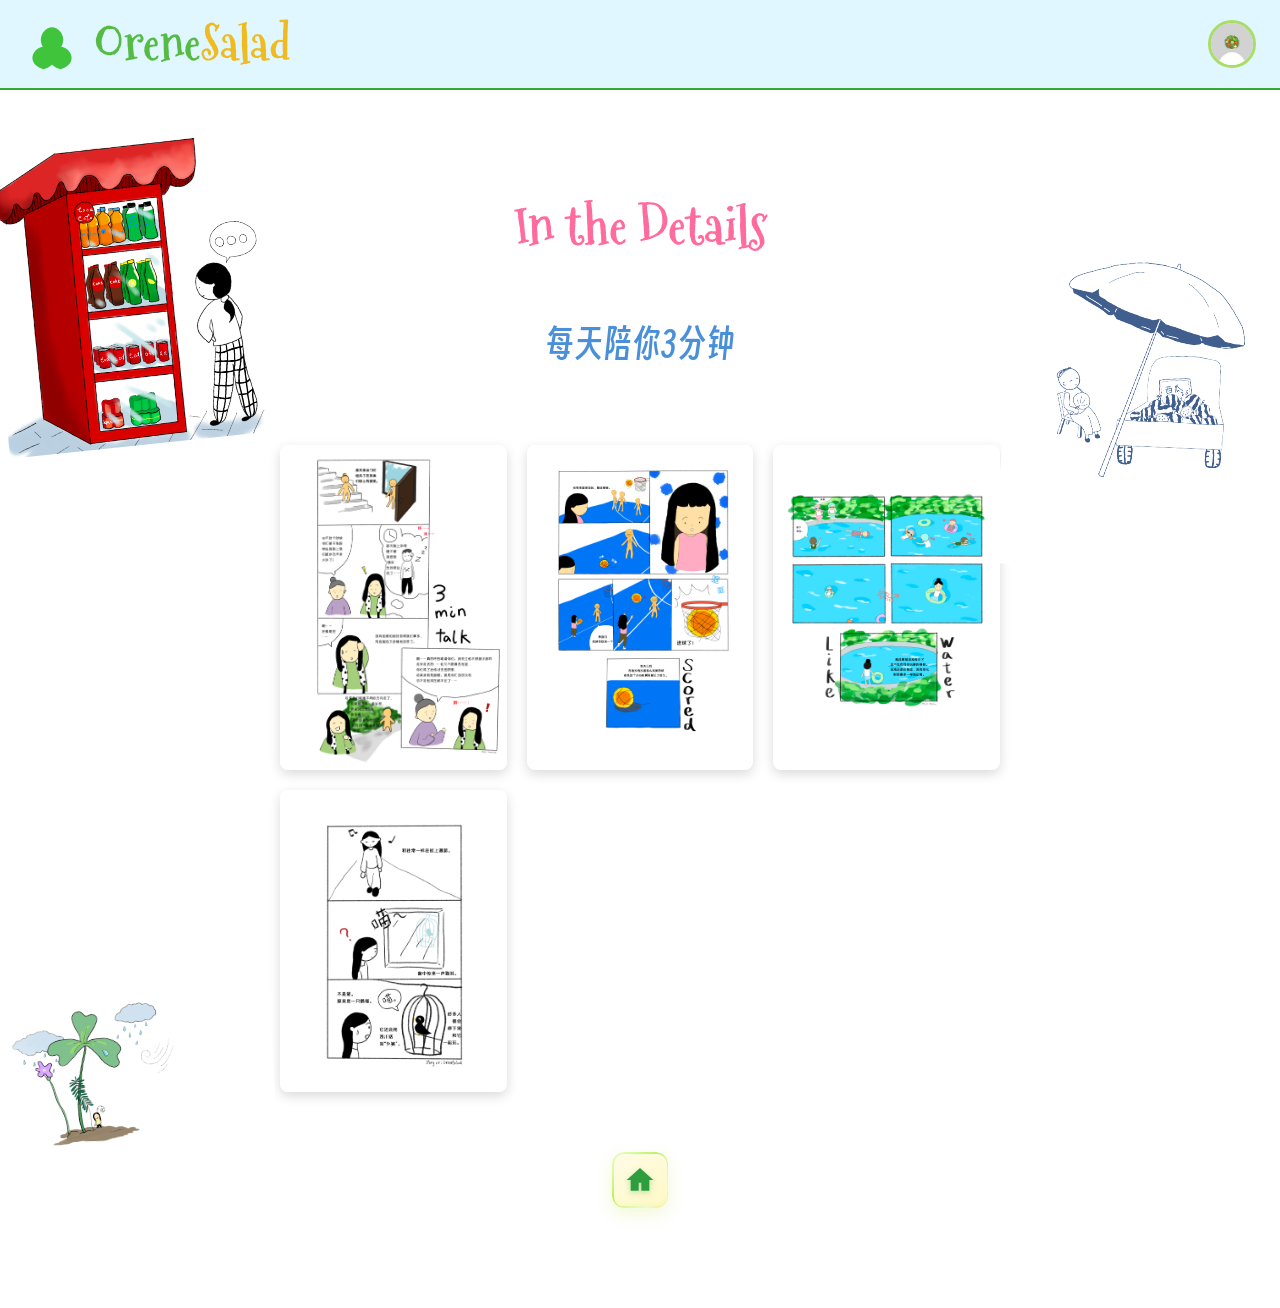
==== ladybug-details.html @ e4c19f4c "Initial upload" ====
<!DOCTYPE html>
<html lang="zh">
<head>
<meta charset="UTF-8">
<meta name="viewport" content="width=device-width, initial-scale=1.0">
<title>In the Details - OreneSalad</title>
<link rel="preconnect" href="https://fonts.googleapis.com">
<link rel="preconnect" href="https://fonts.gstatic.com" crossorigin>
<link href="https://fonts.googleapis.com/css2?family=Caveat:wght@400;700&family=Patrick+Hand&display=swap" rel="stylesheet">
<style>
  @font-face {
    font-family: 'Mountains of Christmas';
    src: url('Mountains_of_Christmas/MountainsofChristmas-Regular.ttf') format('truetype');
    font-weight: normal;
    font-style: normal;
  }
  
  @font-face {
    font-family: 'Mountains of Christmas';
    src: url('Mountains_of_Christmas/MountainsofChristmas-Bold.ttf') format('truetype');
    font-weight: bold;
    font-style: normal;
  }
  
  @font-face {
    font-family: 'Smiley Sans';
    src: url('smiley-sans-v2.0.1/SmileySans-Oblique.ttf') format('truetype');
    font-weight: normal;
    font-style: oblique;
  }
  
  @font-face {
    font-family: 'Libertinus Math';
    src: url('Libertinus_Math/LibertinusMath-Regular.ttf') format('truetype');
    font-weight: normal;
    font-style: normal;
  }

  * { margin: 0; padding: 0; box-sizing: border-box; }

  body {
    background: #ffffff;
    display: flex;
    justify-content: center;
    align-items: flex-start;
    min-height: 100vh;
    font-family: 'Libertinus Math', serif;
  }

  .page-wrapper {
    width: 100vw;
    min-height: 100vh;
    display: flex;
    flex-direction: column;
  }

  /* --- Header (same as original) --- */
  .header {
    display: flex;
    align-items: center;
    justify-content: space-between;
    padding: 16px 24px;
    border-bottom: 2px solid #33aa33;
    background: #e0f7ff;
  }

  .logo-area {
    display: flex;
    align-items: center;
    gap: 14px;
  }

  #logo-container {
    position: relative;
    width: 56px;
    height: 56px;
  }

  .logo-clover {
    width: 56px; 
    height: 56px;
    display: block;
    position: relative;
    z-index: 1;
  }

  #logo-images-container {
    position: absolute;
    top: 0;
    left: 0;
    width: 100%;
    height: 100%;
    z-index: 2;
    display: none;
  }

  .logo-image {
    position: absolute;
    top: 0;
    left: 0;
    width: 100%;
    height: 100%;
    border-radius: 50%;
    object-fit: cover;
    opacity: 0;
    transition: opacity 0.3s ease;
    border: 2px solid #aadd66;
    background-color: transparent;
    display: block;
  }

  .logo-image.active {
    opacity: 1;
  }

  .logo-text {
    font-family: 'Mountains of Christmas', cursive;
    font-size: 48px;
    font-weight: 700;
    line-height: 1;
  }
  .logo-text .o-green { color: #55bb44; }
  .logo-text .o-yellow { color: #eebb22; }

  .header-right {
    display: flex;
    align-items: center;
    gap: 20px;
  }

  .profile-button {
    width: 48px;
    height: 48px;
    border: 3px solid #aadd66;
    border-radius: 50%;
    display: flex;
    align-items: center;
    justify-content: center;
    background: #f0ffe0;
    cursor: pointer;
    transition: transform 0.2s, background 0.2s;
    overflow: hidden;
  }
  .profile-button:hover { 
    transform: scale(1.1);
    background: #e0f7d0;
  }
  .profile-button img { 
    width: 100%; 
    height: 100%; 
    object-fit: cover;
  }

  .about-btn {
    width: 48px;
    height: 48px;
    border: 3px solid #aadd66;
    border-radius: 50%;
    display: flex;
    align-items: center;
    justify-content: center;
    background: #d0ecff;
    cursor: pointer;
    transition: transform 0.2s, background 0.2s;
  }

  .about-btn:hover {
    transform: scale(1.1);
    background: #b8dff5;
  }

  .about-q {
    font-family: 'Mountains of Christmas', cursive;
    font-size: 30px;
    font-weight: bold;
    color: #6ab0d6;
    line-height: 1;
  }

  /* --- White content area --- */
  .content-area {
    flex: 1;
    background: #ffffff;
    display: flex;
    flex-direction: column;
    align-items: center;
    justify-content: center;
    padding: 60px 40px;
  }

  .details-card {
    max-width: 800px;
    width: 100%;
    text-align: center;
    padding: 40px;
    position: relative;
  }

  /* Decorative illustration layout */
  .title-decoration {
    display: flex;
    flex-direction: column;
    align-items: center;
    justify-content: center;
    padding: 40px 20px;
    margin-bottom: 10px;
  }

  .deco-illustration {
    position: absolute;
    width: 35%;
    max-width: 280px;
    height: auto;
    cursor: default;
    pointer-events: none;
  }

  .deco-1 {
    left: 0;
    top: -10px;
    transform: translateX(-88%) rotate(-6deg);
    z-index: 1;
  }

  .deco-2 {
    right: 0;
    top: 50px;
    transform: translateX(88%) rotate(4deg);
    z-index: 1;
  }

  .deco-3 {
    left: 0;
    bottom: 70px;
    transform: translateX(-88%) rotate(-3deg);
    z-index: 1;
  }

  .title-text-wrapper {
    position: relative;
    z-index: 2;
    text-align: center;
  }

  .title-text-wrapper .chinese-text {
    font-family: 'Smiley Sans', sans-serif;
    font-style: oblique;
    color: #4a90d9;
    display: block;
    font-size: 36px;
  }

  .details-title {
    font-family: 'Mountains of Christmas', cursive;
    font-size: 52px;
    color: #ff6b9d;
    margin-bottom: 20px;
    font-weight: bold;
  }

  .details-body {
    margin-top: 30px;
  }

  .details-body p {
    font-family: 'Libertinus Math', serif;
    font-size: 24px;
    color: #444;
    line-height: 2;
    margin-bottom: 20px;
  }

  .details-divider {
    width: 120px;
    height: 3px;
    background: linear-gradient(to right, #ff6b9d, #4a90d9, #55bb44);
    margin: 40px auto;
    border-radius: 2px;
  }

  .btn-home {
    display: inline-flex;
    align-items: center;
    justify-content: center;
    width: 56px;
    height: 56px;
    background: linear-gradient(145deg, #fefce8, #fef9c3);
    border: none;
    border-radius: 12px;
    cursor: pointer;
    box-shadow:
      0 6px 16px rgba(202, 230, 92, 0.25),
      inset 0 2px 4px rgba(255, 255, 255, 0.9),
      inset 0 -2px 4px rgba(217, 235, 137, 0.25);
    text-decoration: none;
    margin-top: 20px;
    position: relative;
    overflow: hidden;
  }

  /* 黄绿光影边框效果 */
  .btn-home::before {
    content: '';
    position: absolute;
    top: 0;
    left: 0;
    right: 0;
    bottom: 0;
    border-radius: 12px;
    padding: 1.5px;
    background: linear-gradient(135deg,
      #ecfccb 0%,
      #d9f99d 20%,
      #bef264 40%,
      #d9f99d 60%,
      #ecfccb 80%,
      #fde68a 100%
    );
    -webkit-mask:
      linear-gradient(#fff 0 0) content-box,
      linear-gradient(#fff 0 0);
    mask:
      linear-gradient(#fff 0 0) content-box,
      linear-gradient(#fff 0 0);
    -webkit-mask-composite: xor;
    mask-composite: exclude;
    pointer-events: none;
  }

  /* 顶部高光线 */
  .btn-home::after {
    content: '';
    position: absolute;
    top: 2px;
    left: 50%;
    transform: translateX(-50%);
    width: 35px;
    height: 1.5px;
    background: linear-gradient(90deg, transparent, rgba(236, 252, 203, 0.9), transparent);
    border-radius: 1px;
    z-index: 10;
  }

  .home-icon {
    width: 32px;
    height: 32px;
    fill: #2d9d3e;
    filter: drop-shadow(0 2px 3px rgba(45, 157, 62, 0.3));
    transition: all 0.3s ease;
    position: relative;
    z-index: 2;
  }

  .btn-home:hover .home-icon {
    fill: #24a838;
    filter: drop-shadow(0 3px 5px rgba(36, 168, 56, 0.4));
    transform: scale(1.1);
  }

  /* Image gallery styles */
  .image-gallery {
    display: grid;
    grid-template-columns: repeat(auto-fit, minmax(200px, 1fr));
    gap: 20px;
    margin: 40px 0;
  }

  .gallery-item {
    cursor: pointer;
    border-radius: 8px;
    overflow: hidden;
    box-shadow: 0 4px 12px rgba(0, 0, 0, 0.15);
    transition: transform 0.3s, box-shadow 0.3s;
  }

  .gallery-item:hover {
    transform: scale(1.03);
    box-shadow: 0 8px 20px rgba(0, 0, 0, 0.25);
  }

  .gallery-item img {
    width: 100%;
    height: auto;
    display: block;
  }

  /* Zoom modal styles */
  .zoom-modal {
    display: none;
    position: fixed;
    z-index: 2000;
    left: 0;
    top: 0;
    width: 100%;
    height: 100%;
    background-color: rgba(0, 0, 0, 0.9);
    backdrop-filter: blur(5px);
    -webkit-backdrop-filter: blur(5px);
    justify-content: center;
    align-items: center;
  }

  .zoom-modal-content {
    position: relative;
    max-width: 90%;
    max-height: 90%;
    display: flex;
    flex-direction: column;
    justify-content: center;
    align-items: center;
  }

  .zoom-image-area {
    display: flex;
    justify-content: center;
    align-items: center;
    max-width: 100%;
    max-height: 80vh;
  }

  .zoom-image-area img {
    max-width: 100%;
    max-height: 80vh;
    object-fit: contain;
    border-radius: 4px;
  }

  .close-zoom {
    position: absolute;
    top: -40px;
    right: 0;
    color: #f1f1f1;
    font-size: 35px;
    font-weight: bold;
    cursor: pointer;
    transition: color 0.3s;
    z-index: 10;
  }

  .close-zoom:hover {
    color: #bbb;
  }

  .zoom-lang-toggle {
    display: flex;
    align-items: center;
    gap: 10px;
    margin-top: 20px;
    padding: 6px 18px;
    background: rgba(255, 255, 255, 0.12);
    border-radius: 20px;
    cursor: pointer;
    user-select: none;
    transition: background 0.3s;
  }

  .zoom-lang-toggle:hover {
    background: rgba(255, 255, 255, 0.2);
  }

  .lang-option {
    color: rgba(255, 255, 255, 0.45);
    font-size: 14px;
    font-family: -apple-system, BlinkMacSystemFont, sans-serif;
    transition: color 0.3s;
  }

  .lang-option.active {
    color: #ffffff;
    font-weight: 700;
  }

  .lang-sep {
    color: rgba(255, 255, 255, 0.25);
    font-size: 14px;
  }

  /* Modal styles for contact */
  .modal {
    display: none;
    position: fixed;
    z-index: 1000;
    left: 0;
    top: 0;
    width: 100%;
    height: 100%;
    background-color: rgba(0, 0, 0, 0.4);
    backdrop-filter: blur(5px);
    -webkit-backdrop-filter: blur(5px);
  }

  .modal-content {
    background-color: #fefefe;
    margin: auto;
    padding: 30px;
    border: 3px solid #aadd66;
    border-radius: 12px;
    width: 90%;
    max-width: 500px;
    position: relative;
    top: 50%;
    transform: translateY(-50%);
    box-shadow: 0 8px 32px rgba(0, 0, 0, 0.2);
    font-family: 'Libertinus Math', serif;
  }

  .modal-header {
    display: flex;
    justify-content: space-between;
    align-items: center;
    margin-bottom: 20px;
  }

  .contact-title {
    font-family: 'Mountains of Christmas', cursive;
    font-size: 32px;
    color: #55bb44;
    margin: 0;
    font-weight: bold;
    flex: 1;
    text-align: center;
  }

  .close-contact {
    color: #55bb44;
    font-size: 32px;
    font-weight: bold;
    cursor: pointer;
    transition: color 0.2s;
    line-height: 1;
    position: absolute;
    top: 15px;
    right: 20px;
  }

  .close-contact:hover {
    color: #33aa33;
  }

  .close-about {
    color: #6ab0d6;
    font-size: 32px;
    font-weight: bold;
    cursor: pointer;
    transition: color 0.2s;
    line-height: 1;
    position: absolute;
    top: 15px;
    right: 20px;
  }

  .close-about:hover {
    color: #4a90b8;
  }

  .about-body {
    padding: 10px 0;
    min-height: 60px;
  }

  .contact-info {
    display: flex;
    flex-direction: column;
    gap: 20px;
    padding: 20px 0;
  }

  .contact-item {
    display: flex;
    align-items: center;
    gap: 12px;
    padding: 18px 24px;
    background: linear-gradient(145deg, #fefce8, #fef9c3);
    border: none;
    border-radius: 12px;
    box-shadow:
      0 6px 16px rgba(202, 230, 92, 0.25),
      inset 0 2px 4px rgba(255, 255, 255, 0.9),
      inset 0 -2px 4px rgba(217, 235, 137, 0.25);
    position: relative;
    overflow: hidden;
  }

  /* 黄绿光影边框效果 */
  .contact-item::before {
    content: '';
    position: absolute;
    top: 0;
    left: 0;
    right: 0;
    bottom: 0;
    border-radius: 12px;
    padding: 1.5px;
    background: linear-gradient(135deg,
      #ecfccb 0%,
      #d9f99d 20%,
      #bef264 40%,
      #d9f99d 60%,
      #ecfccb 80%,
      #fde68a 100%
    );
    -webkit-mask:
      linear-gradient(#fff 0 0) content-box,
      linear-gradient(#fff 0 0);
    mask:
      linear-gradient(#fff 0 0) content-box,
      linear-gradient(#fff 0 0);
    -webkit-mask-composite: xor;
    mask-composite: exclude;
    pointer-events: none;
  }

  /* 顶部高光线 */
  .contact-item::after {
    content: '';
    position: absolute;
    top: 2px;
    left: 50%;
    transform: translateX(-50%);
    width: 35px;
    height: 1.5px;
    background: linear-gradient(90deg, transparent, rgba(236, 252, 203, 0.9), transparent);
    border-radius: 1px;
    z-index: 10;
  }

  .contact-label {
    font-family: 'Libertinus Math', serif;
    font-size: 20px;
    color: #55bb44;
    font-weight: bold;
    min-width: 100px;
  }

  .contact-value {
    font-family: 'Libertinus Math', serif;
    font-size: 20px;
    color: #2d5a3d;
    text-decoration: none;
    transition: color 0.3s;
  }

  .contact-value:hover {
    color: #55bb44;
    text-decoration: underline;
  }

  @media (max-width: 768px) {
    .logo-text { font-size: 36px; }
    .header { padding: 12px 16px; }
    .details-title { font-size: 38px; }
    .details-title .chinese-text { font-size: 28px; }
    .details-body p { font-size: 20px; }
    .content-area { padding: 40px 20px; }
    .details-card { padding: 20px; }
  }

  @media (max-width: 480px) {
    .logo-text { font-size: 28px; }
    #logo-container { width: 44px; height: 44px; }
    .logo-clover { width: 44px; height: 44px; }
    .header { padding: 10px 12px; }
    .profile-button { width: 40px; height: 40px; }
    .about-btn { width: 40px; height: 40px; }
    .about-q { font-size: 24px; }
    .details-title { font-size: 30px; }
    .details-title .chinese-text { font-size: 22px; }
    .details-body p { font-size: 18px; }
    .btn-home { 
      width: 48px; 
      height: 48px;
      border-radius: 10px;
      border-width: 2.5px;
    }
    .home-icon {
      width: 26px;
      height: 26px;
    }
    .header-right { gap: 12px; }
  }
</style>
</head>
<body>

<div class="page-wrapper">
  <!-- Header -->
  <div class="header">
    <div class="logo-area">
      <div id="logo-container" style="position: relative;">
        <svg class="logo-clover" viewBox="0 0 40 40">
          <path d="M20,8 C16,8 12,12 12,17 C12,22 16,26 20,28 C24,26 28,22 28,17 C28,12 24,8 20,8 Z" 
                fill="#3fc43b" stroke="none"/>
          <path d="M14,22 C10,22 6,26 6,30 C6,34 10,37 14,38 C18,37 22,34 22,30 C22,26 18,22 14,22 Z" 
                fill="#3fc43b" stroke="none"/>
          <path d="M26,22 C22,22 18,26 18,30 C18,34 22,37 26,38 C30,37 34,34 34,30 C34,26 30,22 26,22 Z" 
                fill="#3fc43b" stroke="none"/>
        </svg>
        <div id="logo-images-container" style="display: none; position: absolute; top: 0; left: 0; width: 100%; height: 100%;">
          <img src="sanyecao1.jpg" alt="Clover 1" class="logo-image active">
          <img src="sanyecao2.jpg" alt="Clover 2" class="logo-image">
          <img src="sanyecao3.jpg" alt="Clover 3" class="logo-image">
        </div>
      </div>
      <div class="logo-text">
        <span class="o-green">Orene</span><span class="o-yellow">Salad</span>
      </div>
    </div>
    <div class="header-right">
      <div class="profile-button" title="Profile">
        <img src="profile.JPG" alt="Profile">
      </div>
    </div>
  </div>

  <!-- White content area -->
  <div class="content-area">
    <div class="details-card">
      <!-- 装饰插图 -->
      <img src="deco%231.png" alt="装饰1" class="deco-illustration deco-1">
      <img src="deco%232.png" alt="装饰2" class="deco-illustration deco-2">
      <img src="deco%233.png" alt="装饰3" class="deco-illustration deco-3">

      <h1 class="details-title">
        In the Details
      </h1>

      <!-- "每天陪你3分钟" -->
      <div class="title-decoration">
        <div class="title-text-wrapper">
          <span class="chinese-text">每天陪你3分钟</span>
        </div>
      </div>

      <!-- Image Gallery -->
      <div class="image-gallery">
        <div class="gallery-item">
          <img src="_1.png" alt="图片1">
        </div>
        <div class="gallery-item">
          <img src="_2.png" alt="图片2">
        </div>
        <div class="gallery-item">
          <img src="_3.png" alt="图片3">
        </div>
        <div class="gallery-item">
          <img src="_4.png" alt="图片4">
        </div>
      </div>

      <a href="Qwen_html_20260509_920c2az0w.html" class="btn-home" title="Back to Home">
        <svg class="home-icon" viewBox="0 0 24 24" xmlns="http://www.w3.org/2000/svg">
          <path d="M12 3L2 12h3v8h6v-6h2v6h6v-8h3L12 3z"/>
        </svg>
      </a>
    </div>
  </div>
</div>

<!-- Image Zoom Modal -->
<div id="zoom-modal" class="zoom-modal">
  <div class="zoom-modal-content">
    <span class="close-zoom">&times;</span>
    <div class="zoom-image-area">
      <img id="zoom-image" src="" alt="">
    </div>
    <div class="zoom-lang-toggle">
      <span class="lang-option lang-zh active">中</span>
      <span class="lang-sep">|</span>
      <span class="lang-option lang-en">Eng</span>
    </div>
  </div>
</div>

<!-- Contact/Profile popup modal -->
<div id="contact-modal" class="modal">
  <div class="modal-content">
    <div class="modal-header">
      <h2 class="contact-title">Contact Me</h2>
      <span class="close-contact">&times;</span>
    </div>
    <div class="contact-info">
      <div class="contact-item">
        <span class="contact-label">Email:</span>
        <a href="mailto:orenesalad@icloud.com" class="contact-value">orenesalad@icloud.com</a>
      </div>
      <div class="contact-item">
        <span class="contact-label">Instagram:</span>
        <a href="https://instagram.com/Orenesalad_" target="_blank" rel="noopener noreferrer" class="contact-value">Orenesalad_</a>
      </div>
    </div>
  </div>
</div>

<!-- About This Site modal -->
<div id="about-modal" class="modal">
  <div class="modal-content">
    <div class="modal-header">
      <h2 class="contact-title">About This Site</h2>
      <span class="close-about">&times;</span>
    </div>
    <div class="about-body">
    </div>
  </div>
</div>

<script>
(function() {
  document.addEventListener('DOMContentLoaded', function() {
    // Logo images cycling animation
    const logoContainer = document.getElementById('logo-container');
    const logoImagesContainer = document.getElementById('logo-images-container');
    const logoArea = document.querySelector('.logo-area');
    
    if (!logoContainer || !logoImagesContainer || !logoArea) return;
    
    let currentImageIndex = 0;
    let imageInterval = null;
    const logoImages = logoImagesContainer.querySelectorAll('.logo-image');
    
    logoArea.addEventListener('mouseenter', function() {
      const svgElement = logoContainer.querySelector('.logo-clover');
      svgElement.style.display = 'none';
      svgElement.style.visibility = 'hidden';
      
      logoImagesContainer.style.display = 'block';
      logoImagesContainer.style.visibility = 'visible';
      logoImagesContainer.style.zIndex = '100';
      
      if (!imageInterval) {
        logoImages.forEach(img => img.classList.remove('active'));
        logoImages[0].classList.add('active');
        currentImageIndex = 0;
        
        imageInterval = setInterval(function() {
          logoImages[currentImageIndex].classList.remove('active');
          currentImageIndex = (currentImageIndex + 1) % logoImages.length;
          logoImages[currentImageIndex].classList.add('active');
        }, 500);
      }
    });

    logoArea.addEventListener('mouseleave', function() {
      if (imageInterval) {
        clearInterval(imageInterval);
        imageInterval = null;
        
        logoImagesContainer.style.display = 'none';
        logoImagesContainer.style.visibility = 'hidden';
        logoImagesContainer.style.zIndex = '2';
        
        const svgElement = logoContainer.querySelector('.logo-clover');
        svgElement.style.display = 'block';
        svgElement.style.visibility = 'visible';
        
        logoImages.forEach(img => img.classList.remove('active'));
        currentImageIndex = 0;
      }
    });
    
    // Contact/Profile modal functionality
    const profileButton = document.querySelector('.profile-button');
    const contactModal = document.getElementById('contact-modal');
    const closeContact = document.querySelector('.close-contact');
    
    if (profileButton && contactModal) {
      profileButton.addEventListener('click', function() {
        contactModal.style.display = 'block';
      });
      
      if (closeContact) {
        closeContact.addEventListener('click', function() {
          contactModal.style.display = 'none';
        });
      }
      
      contactModal.addEventListener('click', function(event) {
        if (event.target === contactModal) {
          contactModal.style.display = 'none';
        }
      });
    }
    
    // About This Site modal functionality
    const aboutBtn = document.querySelector('.about-btn');
    const aboutModal = document.getElementById('about-modal');
    const closeAbout = document.querySelector('.close-about');
    
    if (aboutBtn && aboutModal) {
      aboutBtn.addEventListener('click', function() {
        aboutModal.style.display = 'block';
      });
      
      if (closeAbout) {
        closeAbout.addEventListener('click', function() {
          aboutModal.style.display = 'none';
        });
      }
      
      aboutModal.addEventListener('click', function(event) {
        if (event.target === aboutModal) {
          aboutModal.style.display = 'none';
        }
      });
    }
    
    // Image Zoom functionality
    const zoomModal = document.getElementById('zoom-modal');
    const zoomImage = document.getElementById('zoom-image');
    const closeZoom = document.querySelector('.close-zoom');
    const galleryItems = document.querySelectorAll('.gallery-item');
    
    var currentLang = 'zh';
    var currentImageBase = '';
    
    var langToggle = document.querySelector('.zoom-lang-toggle');
    var langOptions = document.querySelectorAll('.lang-option');
    
    langToggle.addEventListener('click', function() {
      currentLang = currentLang === 'zh' ? 'en' : 'zh';
      langOptions.forEach(function(opt) { opt.classList.toggle('active'); });
      
      // Switch between Chinese and English versions
      if (currentLang === 'en') {
        zoomImage.src = currentImageBase + 'ENG.png';
      } else {
        zoomImage.src = currentImageBase + '.png';
      }
    });
    
    galleryItems.forEach(function(item) {
      item.addEventListener('click', function() {
        var img = item.querySelector('img');
        if (img) {
          var src = img.getAttribute('src');
          // Extract base name (e.g. "_1" from "_1.png")
          currentImageBase = src.replace('.png', '');
          zoomImage.src = src;
          // Reset to Chinese mode
          currentLang = 'zh';
          langOptions.forEach(function(opt) {
            if (opt.classList.contains('lang-zh')) opt.classList.add('active');
            else opt.classList.remove('active');
          });
          zoomModal.style.display = 'flex';
        }
      });
    });
    
    if (closeZoom) {
      closeZoom.addEventListener('click', function() {
        zoomModal.style.display = 'none';
      });
    }
    
    zoomModal.addEventListener('click', function(event) {
      if (event.target === zoomModal) {
        zoomModal.style.display = 'none';
      }
    });
  });
})();
</script>

</body>
</html>
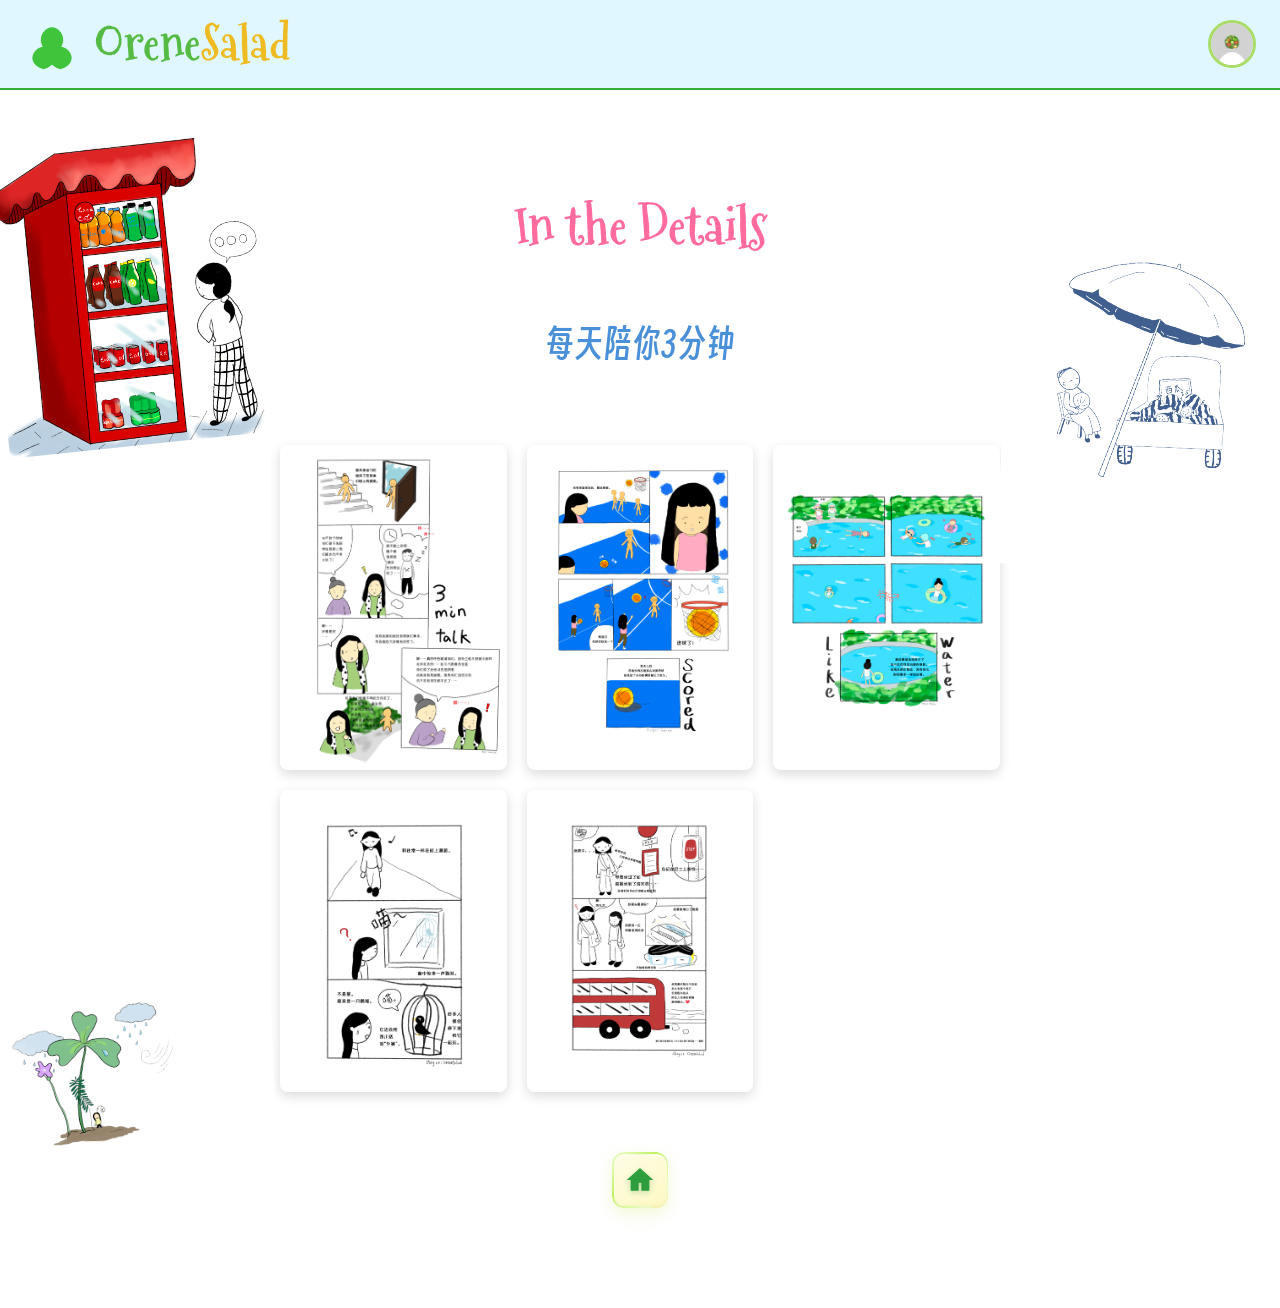
==== commit 74486867: "Update website" ====
--- a/ladybug-details.html
+++ b/ladybug-details.html
@@ -68,6 +68,7 @@
     display: flex;
     align-items: center;
     gap: 14px;
+    cursor: pointer;
   }
 
   #logo-container {
@@ -646,37 +647,270 @@
   }
 
   @media (max-width: 768px) {
+    * { box-sizing: border-box; }
+    
+    body {
+      min-height: auto;
+      overflow-x: hidden;
+    }
+
+    .page-wrapper {
+      width: 100%;
+      max-width: 100vw;
+      overflow-x: hidden;
+    }
+
     .logo-text { font-size: 36px; }
-    .header { padding: 12px 16px; }
+    .header { 
+      padding: 12px 16px;
+      flex-wrap: wrap;
+      gap: 10px;
+    }
+    .logo-area {
+      flex: 1;
+      min-width: 0;
+    }
     .details-title { font-size: 38px; }
-    .details-title .chinese-text { font-size: 28px; }
-    .details-body p { font-size: 20px; }
-    .content-area { padding: 40px 20px; }
-    .details-card { padding: 20px; }
+    .title-text-wrapper .chinese-text { font-size: 28px; }
+    .content-area { 
+      padding: 30px 15px;
+      min-height: auto;
+    }
+    .details-card { 
+      padding: 20px 15px;
+      max-width: 100%;
+    }
+
+    .deco-illustration {
+      width: 25%;
+      max-width: 180px;
+      opacity: 0.7;
+    }
+
+    .deco-1 {
+      transform: translateX(-70%) rotate(-6deg);
+    }
+
+    .deco-2 {
+      transform: translateX(70%) rotate(4deg);
+    }
+
+    .deco-3 {
+      transform: translateX(-70%) rotate(-3deg);
+    }
+
+    .image-gallery {
+      grid-template-columns: repeat(2, 1fr);
+      gap: 12px;
+      margin: 30px 0;
+    }
+
+    .modal-content {
+      width: 90%;
+      max-width: 400px;
+      margin: 20% auto;
+      padding: 25px 20px;
+    }
+
+    .contact-item {
+      flex-direction: column;
+      align-items: flex-start;
+      gap: 5px;
+    }
+
+    .zoom-modal-content {
+      width: 95%;
+      max-width: 500px;
+      margin: 10% auto;
+    }
   }
 
   @media (max-width: 480px) {
-    .logo-text { font-size: 28px; }
-    #logo-container { width: 44px; height: 44px; }
-    .logo-clover { width: 44px; height: 44px; }
-    .header { padding: 10px 12px; }
-    .profile-button { width: 40px; height: 40px; }
-    .about-btn { width: 40px; height: 40px; }
-    .about-q { font-size: 24px; }
-    .details-title { font-size: 30px; }
-    .details-title .chinese-text { font-size: 22px; }
-    .details-body p { font-size: 18px; }
+    html {
+      font-size: 14px;
+    }
+
+    body {
+      font-size: 14px;
+    }
+
+    .page-wrapper {
+      min-height: 100vh;
+    }
+
+    .logo-text { font-size: 24px; }
+    #logo-container { width: 40px; height: 40px; }
+    .logo-clover { width: 40px; height: 40px; }
+    .header { 
+      padding: 8px 10px;
+      border-bottom-width: 1.5px;
+    }
+    .profile-button { 
+      width: 36px; 
+      height: 36px;
+      border-width: 2px;
+    }
+    .about-btn { 
+      width: 36px; 
+      height: 36px;
+      border-width: 2px;
+    }
+    .about-q { font-size: 20px; }
+    .details-title { 
+      font-size: 28px;
+      margin-bottom: 15px;
+    }
+    .title-text-wrapper .chinese-text { 
+      font-size: 22px;
+    }
+    .title-decoration {
+      padding: 25px 15px;
+      margin-bottom: 5px;
+    }
     .btn-home { 
-      width: 48px; 
-      height: 48px;
-      border-radius: 10px;
-      border-width: 2.5px;
+      width: 46px; 
+      height: 46px;
+      border-radius: 8px;
+      margin-top: 15px;
     }
     .home-icon {
-      width: 26px;
-      height: 26px;
-    }
-    .header-right { gap: 12px; }
+      width: 24px;
+      height: 24px;
+    }
+    .header-right { 
+      gap: 10px;
+    }
+
+    .deco-illustration {
+      width: 20%;
+      max-width: 120px;
+      opacity: 0.5;
+    }
+
+    .deco-1 {
+      transform: translateX(-60%) rotate(-4deg);
+      top: -5px;
+    }
+
+    .deco-2 {
+      transform: translateX(60%) rotate(3deg);
+      top: 30px;
+    }
+
+    .deco-3 {
+      transform: translateX(-60%) rotate(-2deg);
+      bottom: 50px;
+    }
+
+    .image-gallery {
+      grid-template-columns: 1fr;
+      gap: 10px;
+      margin: 20px 0;
+    }
+
+    .gallery-item {
+      border-radius: 6px;
+    }
+
+    .gallery-item:hover {
+      transform: none;
+    }
+
+    .modal-content {
+      width: 95%;
+      margin: 15% auto;
+      padding: 20px 15px;
+      border-radius: 15px;
+    }
+
+    .contact-title {
+      font-size: 24px;
+    }
+
+    .close-contact,
+    .close-about {
+      font-size: 28px;
+      right: 12px;
+      top: 8px;
+    }
+
+    .contact-label {
+      font-size: 16px;
+      min-width: auto;
+    }
+
+    .contact-value {
+      font-size: 16px;
+      word-break: break-all;
+    }
+
+    .zoom-modal-content {
+      width: 98%;
+      margin: 5% auto;
+      padding: 15px;
+      border-radius: 12px;
+    }
+
+    .close-zoom {
+      font-size: 32px;
+      top: 5px;
+      right: 10px;
+    }
+
+    .zoom-image-area img {
+      max-height: 60vh;
+      object-fit: contain;
+    }
+
+    .zoom-lang-toggle {
+      font-size: 18px;
+      padding: 8px 0;
+    }
+  }
+
+  @media (max-width: 360px) {
+    .logo-text { font-size: 20px; }
+    #logo-container { width: 35px; height: 35px; }
+    .logo-clover { width: 35px; height: 35px; }
+    .details-title { font-size: 24px; }
+    .title-text-wrapper .chinese-text { font-size: 18px; }
+    .header-right { gap: 8px; }
+    .profile-button, .about-btn {
+      width: 32px;
+      height: 32px;
+    }
+  }
+
+  @media (orientation: landscape) and (max-height: 500px) {
+    .content-area {
+      padding: 20px 15px;
+      justify-content: flex-start;
+      padding-top: 80px;
+    }
+
+    .deco-illustration {
+      display: none;
+    }
+
+    .title-decoration {
+      padding: 15px 10px;
+    }
+
+    .details-card {
+      padding: 15px;
+    }
+
+    .image-gallery {
+      grid-template-columns: repeat(4, 1fr);
+      gap: 8px;
+      margin: 15px 0;
+    }
+
+    .modal-content {
+      margin: 5% auto;
+      max-height: 90vh;
+      overflow-y: auto;
+    }
   }
 </style>
 </head>
@@ -745,9 +979,12 @@
         <div class="gallery-item">
           <img src="_4.png" alt="图片4">
         </div>
+        <div class="gallery-item">
+          <img src="_5.png" alt="图片5">
+        </div>
       </div>
 
-      <a href="Qwen_html_20260509_920c2az0w.html" class="btn-home" title="Back to Home">
+      <a href="index.html" class="btn-home" title="Back to Home">
         <svg class="home-icon" viewBox="0 0 24 24" xmlns="http://www.w3.org/2000/svg">
           <path d="M12 3L2 12h3v8h6v-6h2v6h6v-8h3L12 3z"/>
         </svg>
@@ -856,6 +1093,10 @@
         currentImageIndex = 0;
       }
     });
+
+    logoArea.addEventListener('click', function() {
+      window.location.href = 'index.html';
+    });
     
     // Contact/Profile modal functionality
     const profileButton = document.querySelector('.profile-button');
